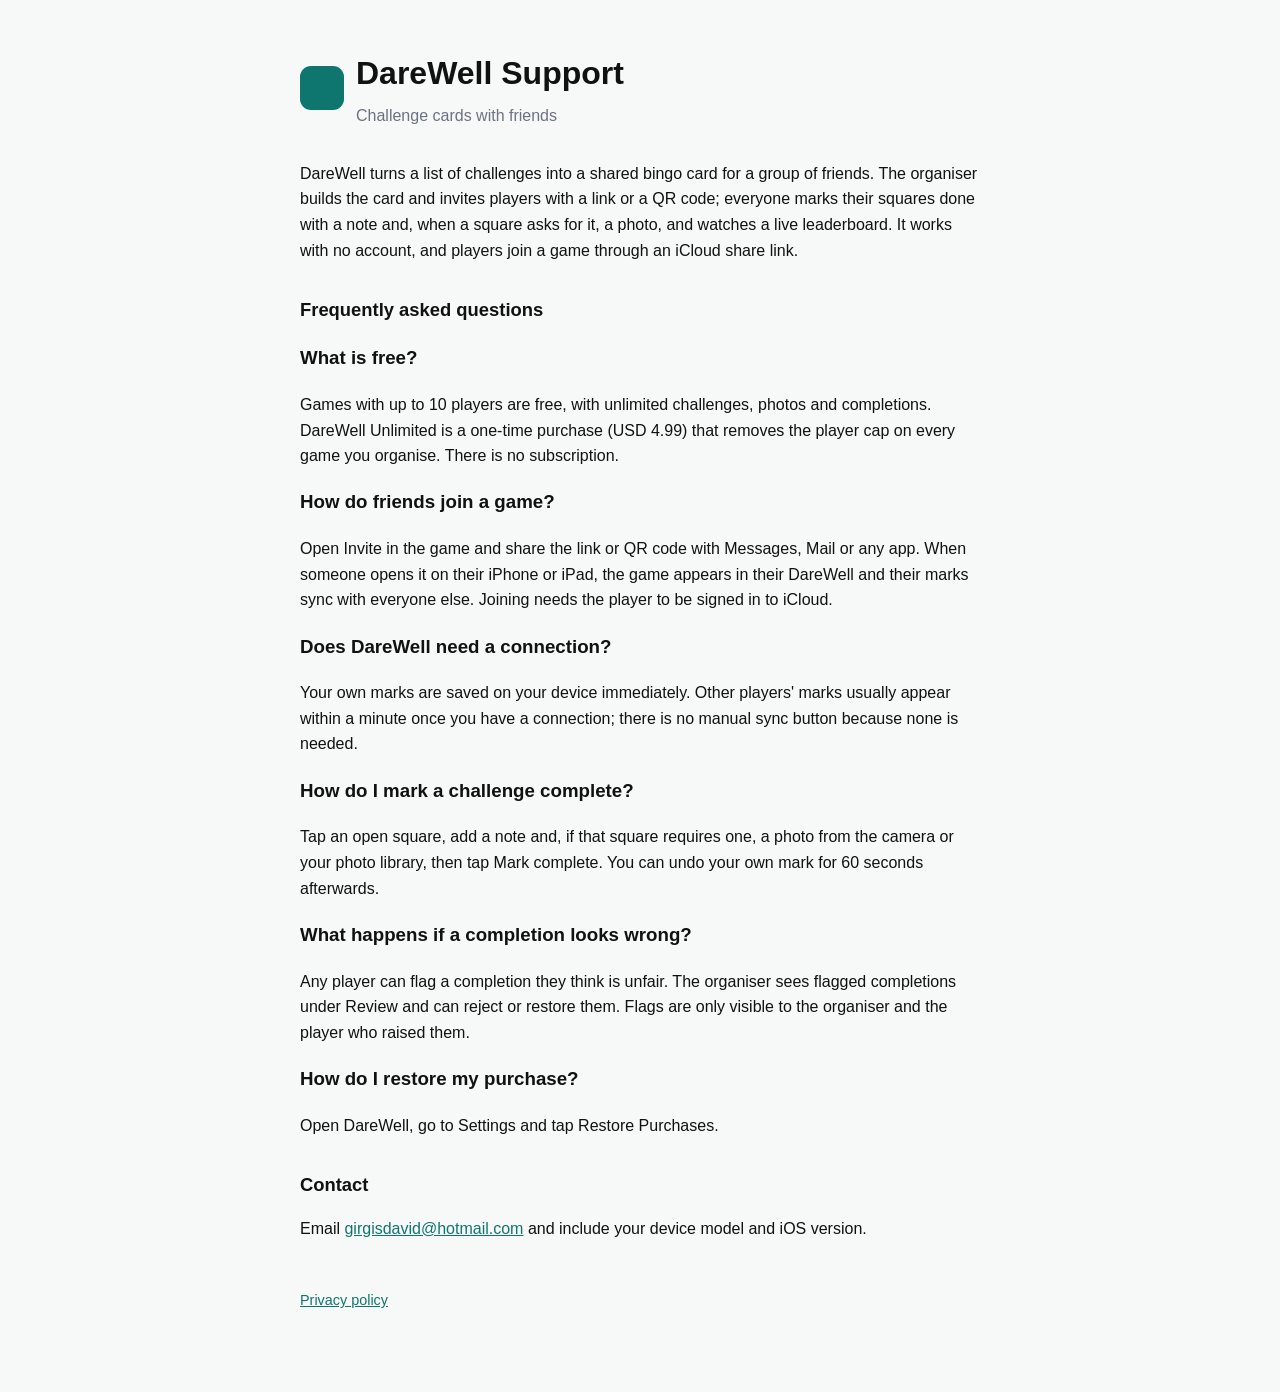
==== darewell/index.html @ 4b8db0ab "Add DareWell support and privacy pages Co-Authored-By: Claude Fable 5.1 <noreply@anthropic.com> Clau" ====
<!doctype html><html lang="en"><head><meta charset="utf-8"><meta name="viewport" content="width=device-width,initial-scale=1"><title>DareWell — Support</title><link rel="stylesheet" href="../style.css"></head><body><main>
<div class="brand"><span class="mark"></span><div><h1>DareWell Support</h1><div class="muted">Challenge cards with friends</div></div></div>
<p>DareWell turns a list of challenges into a shared bingo card for a group of friends. The organiser builds the card and invites players with a link or a QR code; everyone marks their squares done with a note and, when a square asks for it, a photo, and watches a live leaderboard. It works with no account, and players join a game through an iCloud share link.</p>
<h2>Frequently asked questions</h2>
<h3>What is free?</h3>
<p>Games with up to 10 players are free, with unlimited challenges, photos and completions. DareWell Unlimited is a one-time purchase (USD 4.99) that removes the player cap on every game you organise. There is no subscription.</p>
<h3>How do friends join a game?</h3>
<p>Open Invite in the game and share the link or QR code with Messages, Mail or any app. When someone opens it on their iPhone or iPad, the game appears in their DareWell and their marks sync with everyone else. Joining needs the player to be signed in to iCloud.</p>
<h3>Does DareWell need a connection?</h3>
<p>Your own marks are saved on your device immediately. Other players' marks usually appear within a minute once you have a connection; there is no manual sync button because none is needed.</p>
<h3>How do I mark a challenge complete?</h3>
<p>Tap an open square, add a note and, if that square requires one, a photo from the camera or your photo library, then tap Mark complete. You can undo your own mark for 60 seconds afterwards.</p>
<h3>What happens if a completion looks wrong?</h3>
<p>Any player can flag a completion they think is unfair. The organiser sees flagged completions under Review and can reject or restore them. Flags are only visible to the organiser and the player who raised them.</p>
<h3>How do I restore my purchase?</h3>
<p>Open DareWell, go to Settings and tap Restore Purchases.</p>
<h2>Contact</h2>
<p>Email <a href="mailto:girgisdavid@hotmail.com?subject=DareWell%20support">girgisdavid@hotmail.com</a> and include your device model and iOS version.</p>
<footer><a href="privacy.html">Privacy policy</a></footer>
</main></body></html>
---- style.css ----
:root{color-scheme:light dark}body{margin:0;font:16px/1.6 -apple-system,BlinkMacSystemFont,"Segoe UI",Helvetica,Arial,sans-serif;background:#f7f8f8;color:#111}@media(prefers-color-scheme:dark){body{background:#101413;color:#e8ebea}a{color:#7fd3c8}}main{max-width:680px;margin:0 auto;padding:48px 24px 80px}h1{font-size:2rem;margin:0 0 .25rem}h2{font-size:1.15rem;margin:2rem 0 .5rem}.brand{display:flex;align-items:center;gap:12px;margin-bottom:2rem}.mark{width:44px;height:44px;border-radius:11px;background:#0f766e;display:inline-block}.muted{color:#6b7280}a{color:#0f766e}footer{margin-top:3rem;font-size:.9rem;color:#6b7280}
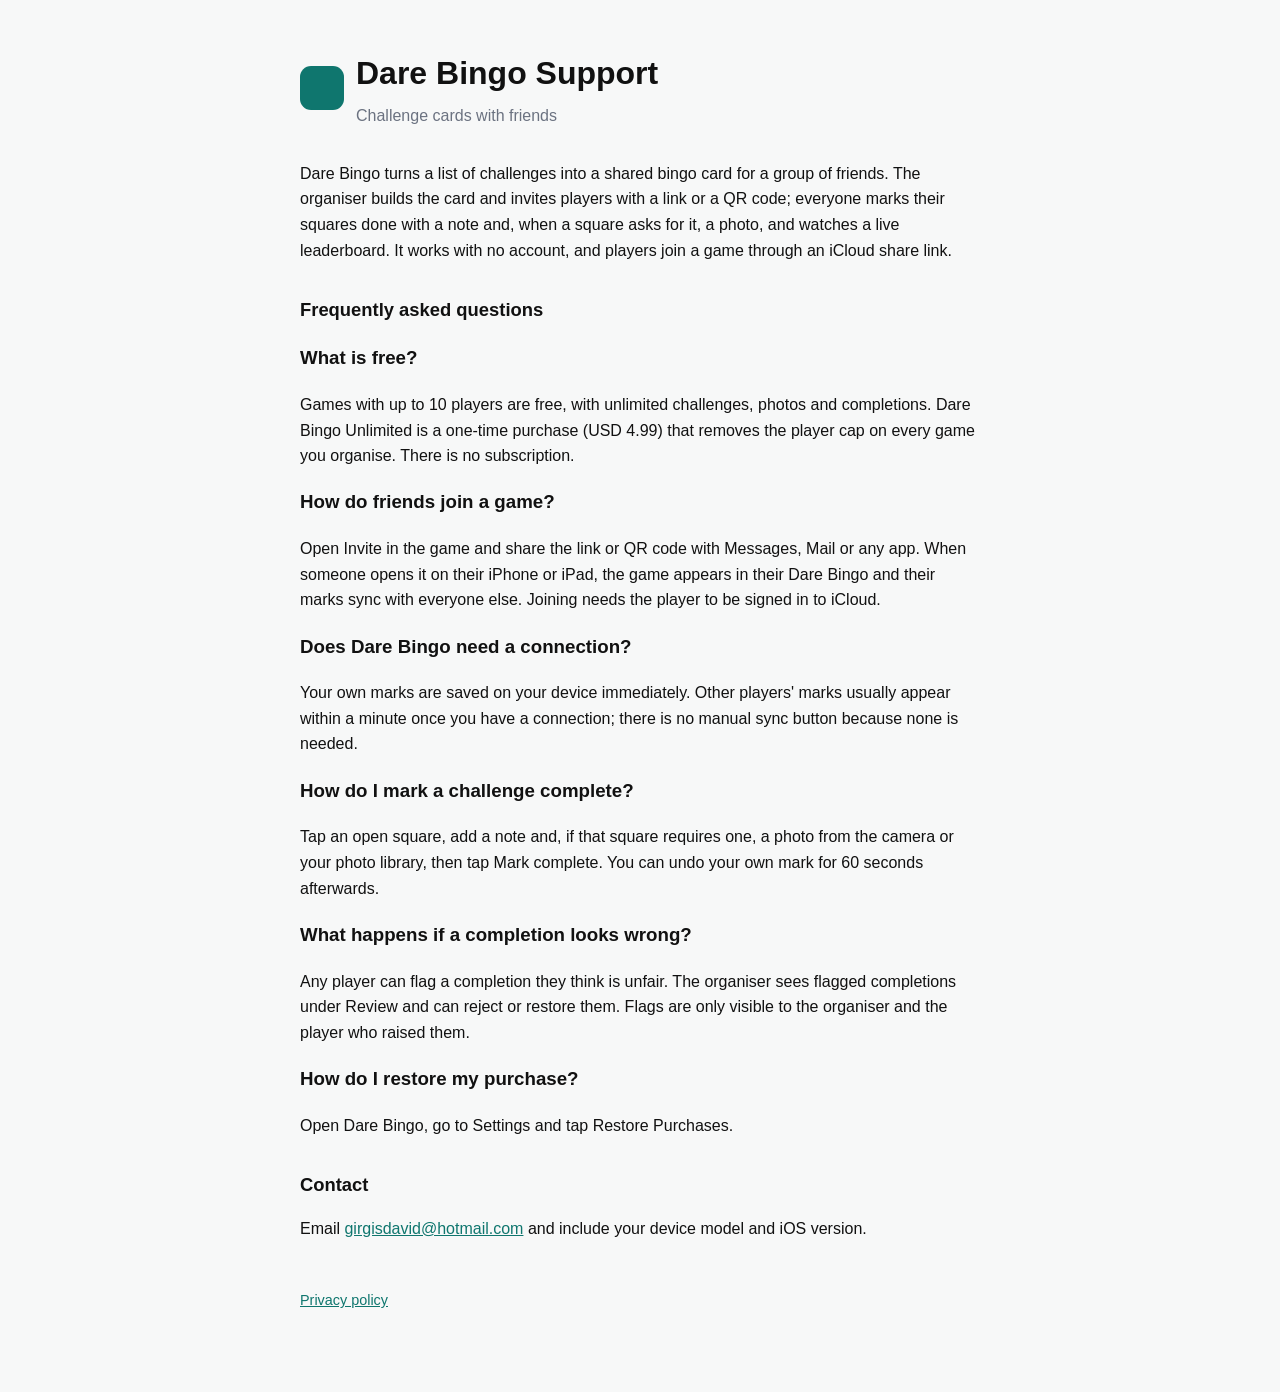
==== commit fdf92133: "Rename DareWell pages to Dare Bingo Co-Authored-By: Claude Fable 5.1 <noreply@anthropic.com> Claude-" ====
--- a/darewell/index.html
+++ b/darewell/index.html
@@ -1,20 +1,20 @@
-<!doctype html><html lang="en"><head><meta charset="utf-8"><meta name="viewport" content="width=device-width,initial-scale=1"><title>DareWell — Support</title><link rel="stylesheet" href="../style.css"></head><body><main>
-<div class="brand"><span class="mark"></span><div><h1>DareWell Support</h1><div class="muted">Challenge cards with friends</div></div></div>
-<p>DareWell turns a list of challenges into a shared bingo card for a group of friends. The organiser builds the card and invites players with a link or a QR code; everyone marks their squares done with a note and, when a square asks for it, a photo, and watches a live leaderboard. It works with no account, and players join a game through an iCloud share link.</p>
+<!doctype html><html lang="en"><head><meta charset="utf-8"><meta name="viewport" content="width=device-width,initial-scale=1"><title>Dare Bingo — Support</title><link rel="stylesheet" href="../style.css"></head><body><main>
+<div class="brand"><span class="mark"></span><div><h1>Dare Bingo Support</h1><div class="muted">Challenge cards with friends</div></div></div>
+<p>Dare Bingo turns a list of challenges into a shared bingo card for a group of friends. The organiser builds the card and invites players with a link or a QR code; everyone marks their squares done with a note and, when a square asks for it, a photo, and watches a live leaderboard. It works with no account, and players join a game through an iCloud share link.</p>
 <h2>Frequently asked questions</h2>
 <h3>What is free?</h3>
-<p>Games with up to 10 players are free, with unlimited challenges, photos and completions. DareWell Unlimited is a one-time purchase (USD 4.99) that removes the player cap on every game you organise. There is no subscription.</p>
+<p>Games with up to 10 players are free, with unlimited challenges, photos and completions. Dare Bingo Unlimited is a one-time purchase (USD 4.99) that removes the player cap on every game you organise. There is no subscription.</p>
 <h3>How do friends join a game?</h3>
-<p>Open Invite in the game and share the link or QR code with Messages, Mail or any app. When someone opens it on their iPhone or iPad, the game appears in their DareWell and their marks sync with everyone else. Joining needs the player to be signed in to iCloud.</p>
-<h3>Does DareWell need a connection?</h3>
+<p>Open Invite in the game and share the link or QR code with Messages, Mail or any app. When someone opens it on their iPhone or iPad, the game appears in their Dare Bingo and their marks sync with everyone else. Joining needs the player to be signed in to iCloud.</p>
+<h3>Does Dare Bingo need a connection?</h3>
 <p>Your own marks are saved on your device immediately. Other players' marks usually appear within a minute once you have a connection; there is no manual sync button because none is needed.</p>
 <h3>How do I mark a challenge complete?</h3>
 <p>Tap an open square, add a note and, if that square requires one, a photo from the camera or your photo library, then tap Mark complete. You can undo your own mark for 60 seconds afterwards.</p>
 <h3>What happens if a completion looks wrong?</h3>
 <p>Any player can flag a completion they think is unfair. The organiser sees flagged completions under Review and can reject or restore them. Flags are only visible to the organiser and the player who raised them.</p>
 <h3>How do I restore my purchase?</h3>
-<p>Open DareWell, go to Settings and tap Restore Purchases.</p>
+<p>Open Dare Bingo, go to Settings and tap Restore Purchases.</p>
 <h2>Contact</h2>
-<p>Email <a href="mailto:girgisdavid@hotmail.com?subject=DareWell%20support">girgisdavid@hotmail.com</a> and include your device model and iOS version.</p>
+<p>Email <a href="mailto:girgisdavid@hotmail.com?subject=Dare Bingo%20support">girgisdavid@hotmail.com</a> and include your device model and iOS version.</p>
 <footer><a href="privacy.html">Privacy policy</a></footer>
 </main></body></html>
